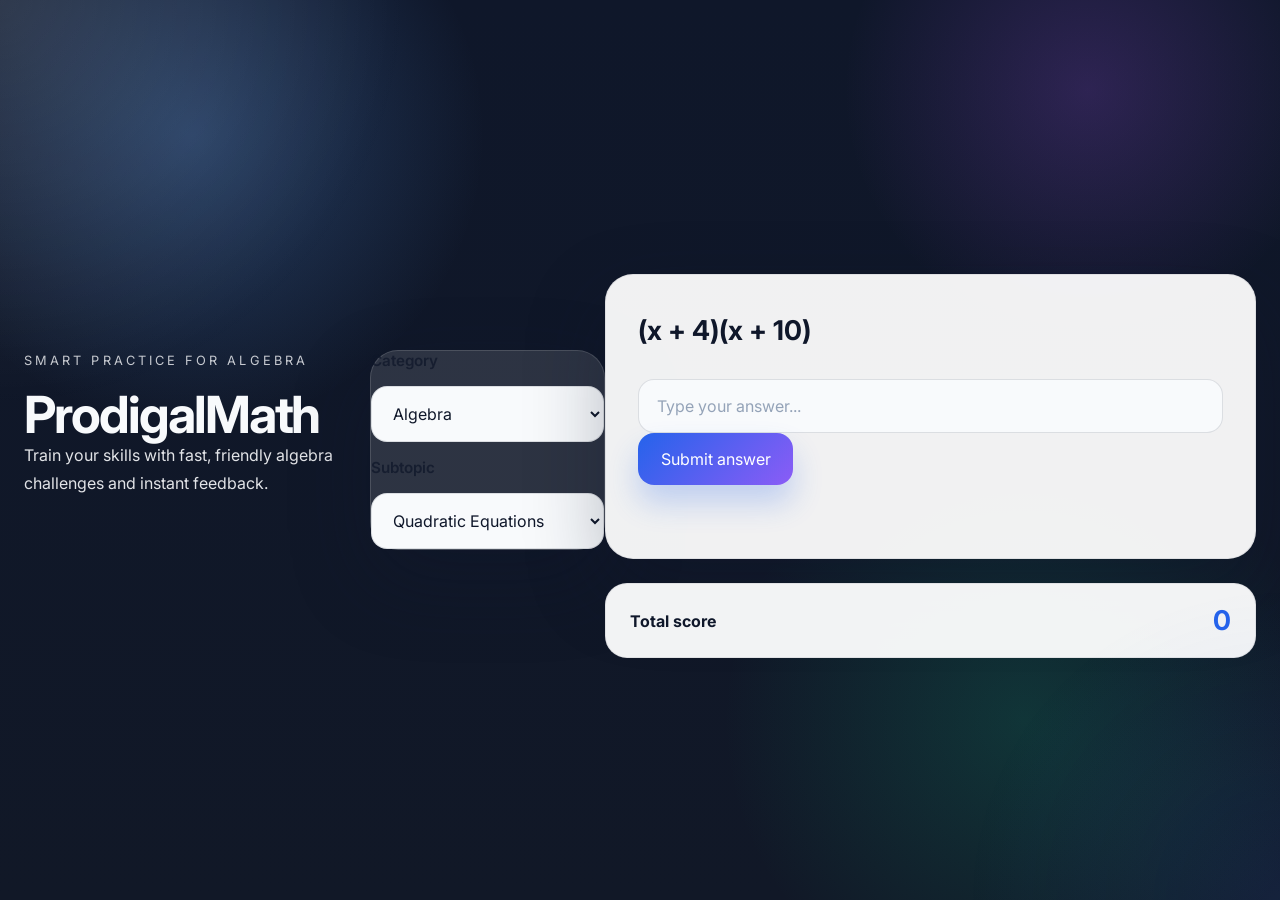
==== goat/index.html @ 9d1749cf "added math app" ====
﻿<!DOCTYPE html>
<html lang="en">
<head>
  <meta charset="UTF-8">
  <meta name="viewport" content="width=device-width, initial-scale=1.0">
  <title>ProdigalMath</title>
  <link rel="stylesheet" href="style.css">
</head>
<body>
  <main class="page-shell">
    <section class="hero">
      <div class="hero-copy">
        <p class="eyebrow">Smart practice for algebra</p>
        <h1>ProdigalMath</h1>
        <p>Train your skills with fast, friendly algebra challenges and instant feedback.</p>
      </div>
      <div class="hero-card">
        <div class="topic-selection">
          <label for="category">Category</label>
          <select id="category">
            <option value="Algebra">Algebra</option>
          </select>
          <label for="subtopic">Subtopic</label>
          <select id="subtopic">
            <option value="Quadratic Equations">Quadratic Equations</option>
          </select>
        </div>
      </div>
    </section>

    <section class="practice-panel">
      <div class="card problem-card">
        <p class="question">Loading problem...</p>
        <input type="text" id="answer" placeholder="Type your answer..." autocomplete="off">
        <button onclick="checkAnswer()">Submit answer</button>
        <p id="result" class="result-text"></p>
      </div>

      <div class="score-panel">
        <span>Total score</span>
        <strong id="score">0</strong>
      </div>
    </section>
  </main>

  <script src="script.js"></script>
</body>
</html>
---- goat/style.css ----
﻿@import url('https://fonts.googleapis.com/css2?family=Inter:wght@400;500;600;700&display=swap');

* {
  box-sizing: border-box;
}

html {
  scroll-behavior: smooth;
}

body {
  margin: 0;
  min-height: 100vh;
  font-family: 'Inter', system-ui, sans-serif;
  background: radial-gradient(circle at 15% 15%, rgba(96,165,250,0.28), transparent 22%),
    radial-gradient(circle at 85% 10%, rgba(168,85,247,0.2), transparent 18%),
    radial-gradient(circle at 80% 80%, rgba(16,185,129,0.18), transparent 24%),
    linear-gradient(180deg, #0f172a 0%, #111827 100%);
  color: #f8fafc;
}

body::before {
  content: '';
  position: fixed;
  inset: 0;
  pointer-events: none;
  background: radial-gradient(circle at top left, rgba(255,255,255,0.12), transparent 26%),
    radial-gradient(circle at bottom right, rgba(59,130,246,0.1), transparent 20%);
}

.page-shell {
  min-height: 100vh;
  display: flex;
  align-items: center;
  justify-content: center;
  padding: 3rem 1.5rem;
}

.page-center {
  justify-content: center;
}

.hero,
.auth-frame {
  width: min(1100px, 100%);
  display: grid;
  grid-template-columns: 1.2fr 0.9fr;
  gap: 2rem;
  align-items: start;
}

.hero-copy,
.dashboard-copy {
  max-width: 680px;
}

.eyebrow {
  margin: 0 0 1rem;
  text-transform: uppercase;
  letter-spacing: 0.24em;
  font-size: 0.8rem;
  color: rgba(248, 250, 252, 0.78);
}

h1 {
  margin: 0;
  font-size: clamp(2.6rem, 4vw, 4.2rem);
  line-height: 1.02;
  letter-spacing: -0.04em;
}

p {
  margin: 0;
  line-height: 1.75;
  color: rgba(248, 250, 252, 0.9);
}

.hero-card,
.card,
.auth-intro {
  border-radius: 28px;
  background: rgba(255, 255, 255, 0.12);
  border: 1px solid rgba(255, 255, 255, 0.14);
  box-shadow: 0 30px 80px rgba(15, 23, 42, 0.28);
}

.card {
  padding: 2rem;
  color: #0f172a;
  background: rgba(255, 255, 255, 0.94);
  border: 1px solid rgba(15, 23, 42, 0.08);
}

.login-card,
.dashboard-card,
.problem-card {
  width: 100%;
}

.topic-selection,
.login-form {
  display: grid;
  gap: 1rem;
}

.topic-selection label,
.login-form label {
  display: block;
  color: rgba(15, 23, 42, 0.75);
  font-size: 0.95rem;
  font-weight: 600;
}

input,
select,
button {
  font: inherit;
}

input,
select {
  width: 100%;
  border: 1px solid rgba(15, 23, 42, 0.12);
  padding: 1rem 1.1rem;
  border-radius: 16px;
  background: #f8fafc;
  color: #0f172a;
  transition: border-color 0.2s ease, transform 0.2s ease, box-shadow 0.2s ease;
}

input:focus,
select:focus {
  outline: none;
  border-color: #2563eb;
  box-shadow: 0 0 0 5px rgba(59, 130, 246, 0.12);
  transform: translateY(-1px);
}

input::placeholder {
  color: #94a3b8;
}

button {
  display: inline-flex;
  align-items: center;
  justify-content: center;
  min-height: 52px;
  border: none;
  border-radius: 16px;
  padding: 0 1.4rem;
  color: #ffffff;
  background: linear-gradient(135deg, #2563eb 0%, #8b5cf6 100%);
  box-shadow: 0 18px 30px rgba(37, 99, 235, 0.24);
  transition: transform 0.2s ease, filter 0.2s ease;
  cursor: pointer;
}

button:hover {
  transform: translateY(-1px);
  filter: brightness(1.05);
}

button:active {
  transform: translateY(0);
}

.practice-panel {
  margin-top: 2rem;
  display: grid;
  gap: 1.5rem;
  max-width: 720px;
  width: 100%;
}

.score-panel {
  display: flex;
  align-items: center;
  justify-content: space-between;
  padding: 1.25rem 1.5rem;
  border-radius: 22px;
  background: rgba(255, 255, 255, 0.95);
  border: 1px solid rgba(15, 23, 42, 0.08);
  color: #0f172a;
  font-size: 1rem;
  font-weight: 700;
}

.score-panel strong {
  font-size: 1.7rem;
  color: #2563eb;
}

.auth-frame {
  grid-template-columns: minmax(280px, 1fr) minmax(360px, 420px);
  gap: 2rem;
}

.auth-intro {
  padding: 2.2rem;
  background: rgba(15, 23, 42, 0.86);
}

.brand-header {
  display: flex;
  align-items: center;
  gap: 1rem;
  margin-bottom: 1.5rem;
}

.brand-logo {
  width: 70px;
  min-width: 70px;
  border-radius: 18px;
  background: rgba(255, 255, 255, 0.12);
  padding: 0.75rem;
  box-shadow: inset 0 0 0 1px rgba(255, 255, 255, 0.06);
}

.auth-intro h1 {
  color: #ffffff;
  margin-bottom: 0.35rem;
}

.auth-intro p,
.auth-badge {
  color: rgba(255, 255, 255, 0.82);
}

.login-card {
  padding: 2rem;
  min-height: 420px;
}

.login-form label {
  color: #334155;
}

.login-form input {
  box-shadow: inset 0 3px 10px rgba(15, 23, 42, 0.06);
}

.login-actions {
  margin-top: 1.75rem;
}

.login-message {
  margin-top: 1.4rem;
  min-height: 1.35rem;
}

.auth-badge {
  display: inline-flex;
  margin-top: 1.5rem;
  padding: 0.75rem 1rem;
  border-radius: 999px;
  background: rgba(255, 255, 255, 0.08);
  border: 1px solid rgba(255, 255, 255, 0.16);
  font-size: 0.85rem;
  letter-spacing: 0.02em;
}

.login-actions {
  margin-top: 1.5rem;
}

.login-message {
  margin-top: 1.2rem;
  min-height: 1.4rem;
  font-weight: 700;
  color: #334155;
}

.dashboard-card {
  display: grid;
  gap: 1.5rem;
  max-width: 560px;
  text-align: center;
  padding: 2rem;
}

.dashboard-copy h1 {
  color: #0f172a;
}

.dashboard-copy p {
  color: #475569;
}

.result-text {
  margin-top: 1.25rem;
  min-height: 1.35rem;
  font-weight: 700;
  color: #2563eb;
  text-align: center;
}

.question {
  font-size: 1.7rem;
  margin-bottom: 1.5rem;
  color: #0f172a;
  font-weight: 700;
}

@media (max-width: 900px) {
  .hero,
  .auth-frame {
    grid-template-columns: 1fr;
  }

  .page-shell {
    padding: 2rem 1rem;
  }
}

@media (max-width: 520px) {
  .page-shell {
    padding: 1.4rem 0.75rem;
  }

  .hero-card,
  .auth-intro,
  .card {
    border-radius: 22px;
    padding: 1.6rem;
  }

  h1 {
    font-size: 2.4rem;
  }
}
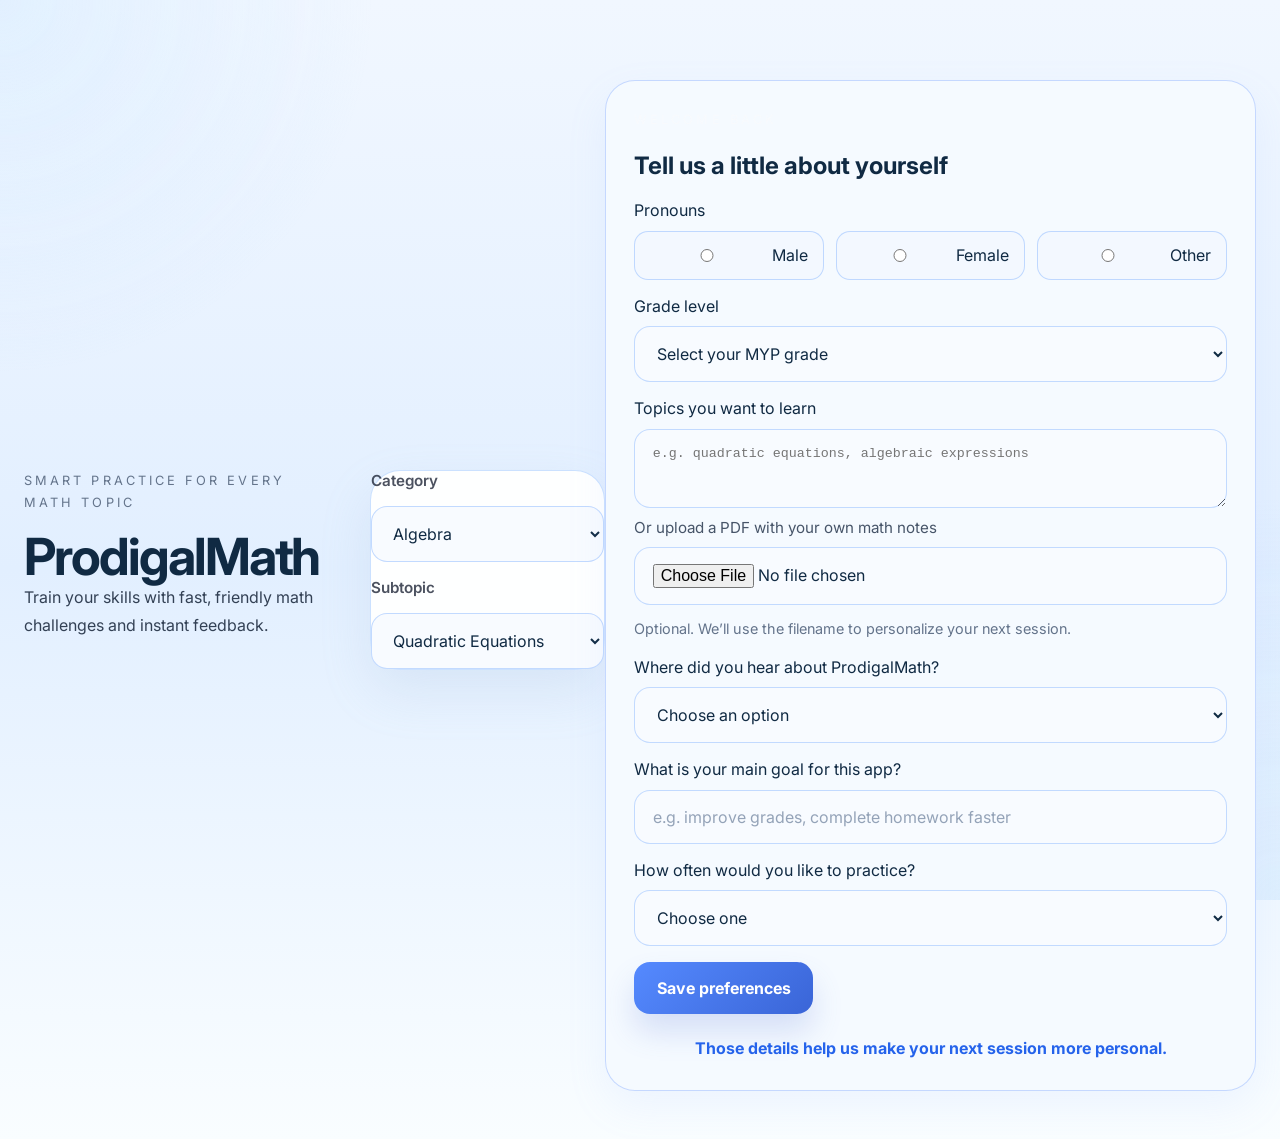
==== commit d5eefa2d: "updated app" ====
--- a/goat/index.html
+++ b/goat/index.html
@@ -10,15 +10,18 @@
   <main class="page-shell">
     <section class="hero">
       <div class="hero-copy">
-        <p class="eyebrow">Smart practice for algebra</p>
+        <p class="eyebrow">Smart practice for every math topic</p>
         <h1>ProdigalMath</h1>
-        <p>Train your skills with fast, friendly algebra challenges and instant feedback.</p>
+        <p>Train your skills with fast, friendly math challenges and instant feedback.</p>
       </div>
       <div class="hero-card">
         <div class="topic-selection">
           <label for="category">Category</label>
           <select id="category">
             <option value="Algebra">Algebra</option>
+            <option value="Geometry">Geometry</option>
+            <option value="Arithmetic">Arithmetic</option>
+            <option value="Statistics">Statistics</option>
           </select>
           <label for="subtopic">Subtopic</label>
           <select id="subtopic">
@@ -29,14 +32,92 @@
     </section>
 
     <section class="practice-panel">
-      <div class="card problem-card">
+      <div class="card profile-card">
+        <div class="profile-header">
+          <p class="eyebrow">Welcome back</p>
+          <h2 id="greetingText">Tell us about yourself</h2>
+        </div>
+        <form id="profileForm" class="profile-form">
+          <div class="profile-group">
+            <label>Pronouns</label>
+            <div class="radio-grid">
+              <label><input type="radio" name="pronoun" value="male"> Male</label>
+              <label><input type="radio" name="pronoun" value="female"> Female</label>
+              <label><input type="radio" name="pronoun" value="other"> Other</label>
+            </div>
+            <input type="text" id="pronounOther" class="hidden" placeholder="Enter your pronouns" autocomplete="off">
+          </div>
+
+          <div class="profile-group">
+            <label for="gradeSelect">Grade level</label>
+            <select id="gradeSelect">
+              <option value="">Select your MYP grade</option>
+              <option value="MYP 1">MYP 1</option>
+              <option value="MYP 2">MYP 2</option>
+              <option value="MYP 3">MYP 3</option>
+              <option value="MYP 4">MYP 4</option>
+              <option value="MYP 5">MYP 5</option>
+            </select>
+          </div>
+
+          <div class="profile-group">
+            <label for="topicInput">Topics you want to learn</label>
+            <textarea id="topicInput" rows="3" placeholder="e.g. quadratic equations, algebraic expressions"></textarea>
+            <label for="topicPdf" class="file-label">Or upload a PDF with your own math notes</label>
+            <input type="file" id="topicPdf" accept="application/pdf">
+            <p class="file-note">Optional. We’ll use the filename to personalize your next session.</p>
+          </div>
+
+          <div class="profile-group">
+            <label for="heardFrom">Where did you hear about ProdigalMath?</label>
+            <select id="heardFrom">
+              <option value="">Choose an option</option>
+              <option value="Friend or family">Friend or family</option>
+              <option value="Teacher or tutor">Teacher or tutor</option>
+              <option value="Social media">Social media</option>
+              <option value="Search engine">Search engine</option>
+              <option value="Other">Other</option>
+            </select>
+            <input type="text" id="heardOther" class="hidden" placeholder="Tell us where" autocomplete="off">
+          </div>
+
+          <div class="profile-group">
+            <label for="goalInput">What is your main goal for this app?</label>
+            <input type="text" id="goalInput" placeholder="e.g. improve grades, complete homework faster" autocomplete="off">
+          </div>
+
+          <div class="profile-group">
+            <label for="practiceFrequency">How often would you like to practice?</label>
+            <select id="practiceFrequency">
+              <option value="">Choose one</option>
+              <option value="Daily">Daily</option>
+              <option value="Several times a week">Several times a week</option>
+              <option value="Weekly">Weekly</option>
+              <option value="A few times a month">A few times a month</option>
+            </select>
+          </div>
+
+          <button type="submit" class="primary-button">Save preferences</button>
+        </form>
+        <p id="profileNotice" class="result-text">These answers help personalize your practice.</p>
+      </div>
+
+      <div class="card problem-card hidden">
+        <div class="problem-header">
+          <img src="logo.svg" alt="ProdigalMath logo" class="problem-logo">
+          <div>
+            <p class="eyebrow">Problem</p>
+            <h2>Math practice</h2>
+          </div>
+        </div>
+        <p id="problemHint" class="subtext">Solve this one and keep learning.</p>
         <p class="question">Loading problem...</p>
         <input type="text" id="answer" placeholder="Type your answer..." autocomplete="off">
         <button onclick="checkAnswer()">Submit answer</button>
         <p id="result" class="result-text"></p>
       </div>
 
-      <div class="score-panel">
+      <div class="score-panel hidden">
         <span>Total score</span>
         <strong id="score">0</strong>
       </div>
--- a/goat/style.css
+++ b/goat/style.css
@@ -12,11 +12,9 @@
   margin: 0;
   min-height: 100vh;
   font-family: 'Inter', system-ui, sans-serif;
-  background: radial-gradient(circle at 15% 15%, rgba(96,165,250,0.28), transparent 22%),
-    radial-gradient(circle at 85% 10%, rgba(168,85,247,0.2), transparent 18%),
-    radial-gradient(circle at 80% 80%, rgba(16,185,129,0.18), transparent 24%),
-    linear-gradient(180deg, #0f172a 0%, #111827 100%);
-  color: #f8fafc;
+  background: linear-gradient(180deg, #f1f7ff 0%, #e2efff 50%, #f9fdff 100%);
+  color: #102a43;
+  animation: driftBackground 20s ease-in-out infinite;
 }
 
 body::before {
@@ -24,8 +22,30 @@
   position: fixed;
   inset: 0;
   pointer-events: none;
-  background: radial-gradient(circle at top left, rgba(255,255,255,0.12), transparent 26%),
-    radial-gradient(circle at bottom right, rgba(59,130,246,0.1), transparent 20%);
+  background: radial-gradient(circle at top left, rgba(206,232,255,0.45), transparent 24%),
+    radial-gradient(circle at bottom right, rgba(187,222,251,0.35), transparent 26%);
+  opacity: 0.95;
+  animation: pulseGlow 8s ease-in-out infinite;
+}
+
+@keyframes driftBackground {
+  0%, 100% {
+    background-position: center top;
+  }
+  50% {
+    background-position: left bottom;
+  }
+}
+
+@keyframes pulseGlow {
+  0%, 100% {
+    transform: scale(1);
+    opacity: 0.95;
+  }
+  50% {
+    transform: scale(1.02);
+    opacity: 1;
+  }
 }
 
 .page-shell {
@@ -52,6 +72,15 @@
 .hero-copy,
 .dashboard-copy {
   max-width: 680px;
+  animation: fadeInUp 0.9s ease both;
+}
+
+.hero-copy p {
+  color: #334155;
+}
+
+.hero-copy .eyebrow {
+  color: #64748b;
 }
 
 .eyebrow {
@@ -78,17 +107,156 @@
 .hero-card,
 .card,
 .auth-intro {
-  border-radius: 28px;
-  background: rgba(255, 255, 255, 0.12);
-  border: 1px solid rgba(255, 255, 255, 0.14);
-  box-shadow: 0 30px 80px rgba(15, 23, 42, 0.28);
+  border-radius: 30px;
+  background: rgba(255, 255, 255, 0.95);
+  border: 1px solid rgba(141, 189, 255, 0.45);
+  box-shadow: 0 22px 50px rgba(148, 175, 210, 0.18);
+  animation: fadeInUp 0.8s ease both;
 }
 
 .card {
   padding: 2rem;
-  color: #0f172a;
-  background: rgba(255, 255, 255, 0.94);
-  border: 1px solid rgba(15, 23, 42, 0.08);
+  color: #102a43;
+  background: rgba(255, 255, 255, 0.98);
+  border: 1px solid rgba(193, 221, 255, 0.65);
+  transition: transform 0.25s ease, box-shadow 0.25s ease, border-color 0.25s ease;
+}
+
+.card:hover {
+  transform: translateY(-4px);
+  box-shadow: 0 30px 55px rgba(148, 175, 210, 0.22);
+  border-color: rgba(125, 179, 255, 0.55);
+}
+
+@keyframes fadeInUp {
+  from {
+    opacity: 0;
+    transform: translateY(22px);
+  }
+  to {
+    opacity: 1;
+    transform: translateY(0);
+  }
+}
+
+.hidden {
+  display: none !important;
+}
+
+.profile-card {
+  padding: 1.75rem;
+  border: 1px solid rgba(172, 199, 255, 0.65);
+  background: rgba(245, 250, 255, 0.98);
+  box-shadow: 0 16px 40px rgba(144, 177, 255, 0.1);
+}
+
+.profile-header {
+  margin-bottom: 1rem;
+}
+
+.profile-form {
+  display: grid;
+  gap: 1rem;
+}
+
+.profile-group {
+  display: grid;
+  gap: 0.65rem;
+}
+
+.radio-grid {
+  display: grid;
+  grid-template-columns: repeat(3, minmax(0, 1fr));
+  gap: 0.75rem;
+}
+
+.radio-grid label {
+  background: #f3f8ff;
+  border: 1px solid rgba(93, 156, 255, 0.35);
+  border-radius: 14px;
+  padding: 0.85rem 0.95rem;
+  display: inline-flex;
+  align-items: center;
+  gap: 0.5rem;
+  cursor: pointer;
+}
+
+.radio-grid input {
+  margin: 0;
+}
+
+.profile-form input,
+.profile-form select,
+.profile-form textarea {
+  width: 100%;
+  border: 1px solid rgba(93, 156, 255, 0.35);
+  border-radius: 16px;
+  padding: 1rem 1.1rem;
+  background: #f8fbff;
+  color: #102a43;
+}
+
+.profile-form textarea {
+  resize: vertical;
+}
+
+.file-label {
+  color: #475569;
+  font-size: 0.95rem;
+}
+
+.file-note {
+  margin: 0;
+  font-size: 0.9rem;
+  color: #64748b;
+}
+
+.primary-button {
+  width: fit-content;
+  padding: 0.95rem 1.4rem;
+  border: none;
+  border-radius: 16px;
+  background: linear-gradient(135deg, #558aff 0%, #3a65d7 100%);
+  color: white;
+  font-weight: 700;
+  cursor: pointer;
+}
+
+.primary-button:hover {
+  filter: brightness(1.05);
+}
+
+.problem-header {
+  display: flex;
+  align-items: center;
+  gap: 1rem;
+  margin-bottom: 1.5rem;
+}
+
+.subtext {
+  margin: 0 0 1rem;
+  color: #64748b;
+  font-size: 0.98rem;
+}
+
+.problem-logo {
+  width: 54px;
+  min-width: 54px;
+  border-radius: 18px;
+  background: rgba(223, 237, 255, 0.9);
+  padding: 0.75rem;
+  box-shadow: inset 0 0 0 1px rgba(145, 184, 255, 0.22);
+}
+
+.problem-card .eyebrow {
+  margin: 0 0 0.35rem;
+  color: #64748b;
+}
+
+.problem-card h2 {
+  margin: 0;
+  font-size: 1.35rem;
+  color: #102a43;
 }
 
 .login-card,
@@ -120,19 +288,19 @@
 input,
 select {
   width: 100%;
-  border: 1px solid rgba(15, 23, 42, 0.12);
+  border: 1px solid rgba(93, 156, 255, 0.35);
   padding: 1rem 1.1rem;
   border-radius: 16px;
-  background: #f8fafc;
-  color: #0f172a;
+  background: #f8fbff;
+  color: #102a43;
   transition: border-color 0.2s ease, transform 0.2s ease, box-shadow 0.2s ease;
 }
 
 input:focus,
 select:focus {
   outline: none;
-  border-color: #2563eb;
-  box-shadow: 0 0 0 5px rgba(59, 130, 246, 0.12);
+  border-color: #4f7dff;
+  box-shadow: 0 0 0 5px rgba(79, 125, 255, 0.16);
   transform: translateY(-1px);
 }
 
@@ -149,15 +317,20 @@
   border-radius: 16px;
   padding: 0 1.4rem;
   color: #ffffff;
-  background: linear-gradient(135deg, #2563eb 0%, #8b5cf6 100%);
-  box-shadow: 0 18px 30px rgba(37, 99, 235, 0.24);
-  transition: transform 0.2s ease, filter 0.2s ease;
+  background: linear-gradient(135deg, #558aff 0%, #3a65d7 100%);
+  box-shadow: 0 18px 30px rgba(83, 115, 217, 0.2);
+  transition: transform 0.2s ease, filter 0.2s ease, box-shadow 0.2s ease;
   cursor: pointer;
 }
 
 button:hover {
-  transform: translateY(-1px);
-  filter: brightness(1.05);
+  transform: translateY(-2px) scale(1.01);
+  filter: brightness(1.08);
+  box-shadow: 0 20px 36px rgba(83, 115, 217, 0.24);
+}
+
+button:active {
+  transform: translateY(0) scale(0.99);
 }
 
 button:active {
@@ -197,7 +370,7 @@
 
 .auth-intro {
   padding: 2.2rem;
-  background: rgba(15, 23, 42, 0.86);
+  background: rgba(232, 245, 255, 0.98);
 }
 
 .brand-header {
@@ -211,19 +384,19 @@
   width: 70px;
   min-width: 70px;
   border-radius: 18px;
-  background: rgba(255, 255, 255, 0.12);
+  background: rgba(255, 255, 255, 0.9);
   padding: 0.75rem;
-  box-shadow: inset 0 0 0 1px rgba(255, 255, 255, 0.06);
+  box-shadow: inset 0 0 0 1px rgba(145, 184, 255, 0.25);
 }
 
 .auth-intro h1 {
-  color: #ffffff;
+  color: #102a43;
   margin-bottom: 0.35rem;
 }
 
 .auth-intro p,
 .auth-badge {
-  color: rgba(255, 255, 255, 0.82);
+  color: #4f6e8b;
 }
 
 .login-card {
@@ -278,6 +451,68 @@
   padding: 2rem;
 }
 
+.wizard-card {
+  position: relative;
+  max-width: 600px;
+  padding: 2rem;
+  overflow: hidden;
+}
+
+.wizard-header {
+  margin-bottom: 1.5rem;
+  text-align: left;
+}
+
+.wizard-steps {
+  position: relative;
+  min-height: 290px;
+}
+
+.step {
+  position: absolute;
+  top: 0;
+  left: 0;
+  width: 100%;
+  opacity: 0;
+  transform: translateY(24px);
+  transition: opacity 0.35s ease, transform 0.35s ease;
+  pointer-events: none;
+}
+
+.step.active {
+  opacity: 1;
+  transform: translateY(0);
+  pointer-events: auto;
+}
+
+.step-question {
+  margin: 0 0 1.5rem;
+  font-size: 1.15rem;
+  font-weight: 700;
+  color: #102a43;
+}
+
+.wizard-actions {
+  display: flex;
+  justify-content: flex-end;
+  margin-top: 1.25rem;
+}
+
+.wizard-actions .primary-button {
+  min-width: 140px;
+}
+
+.wizard-card input,
+.wizard-card select,
+.wizard-card textarea {
+  width: 100%;
+  margin-top: 0.6rem;
+}
+
+.wizard-card .file-label {
+  margin-top: 1rem;
+}
+
 .dashboard-copy h1 {
   color: #0f172a;
 }
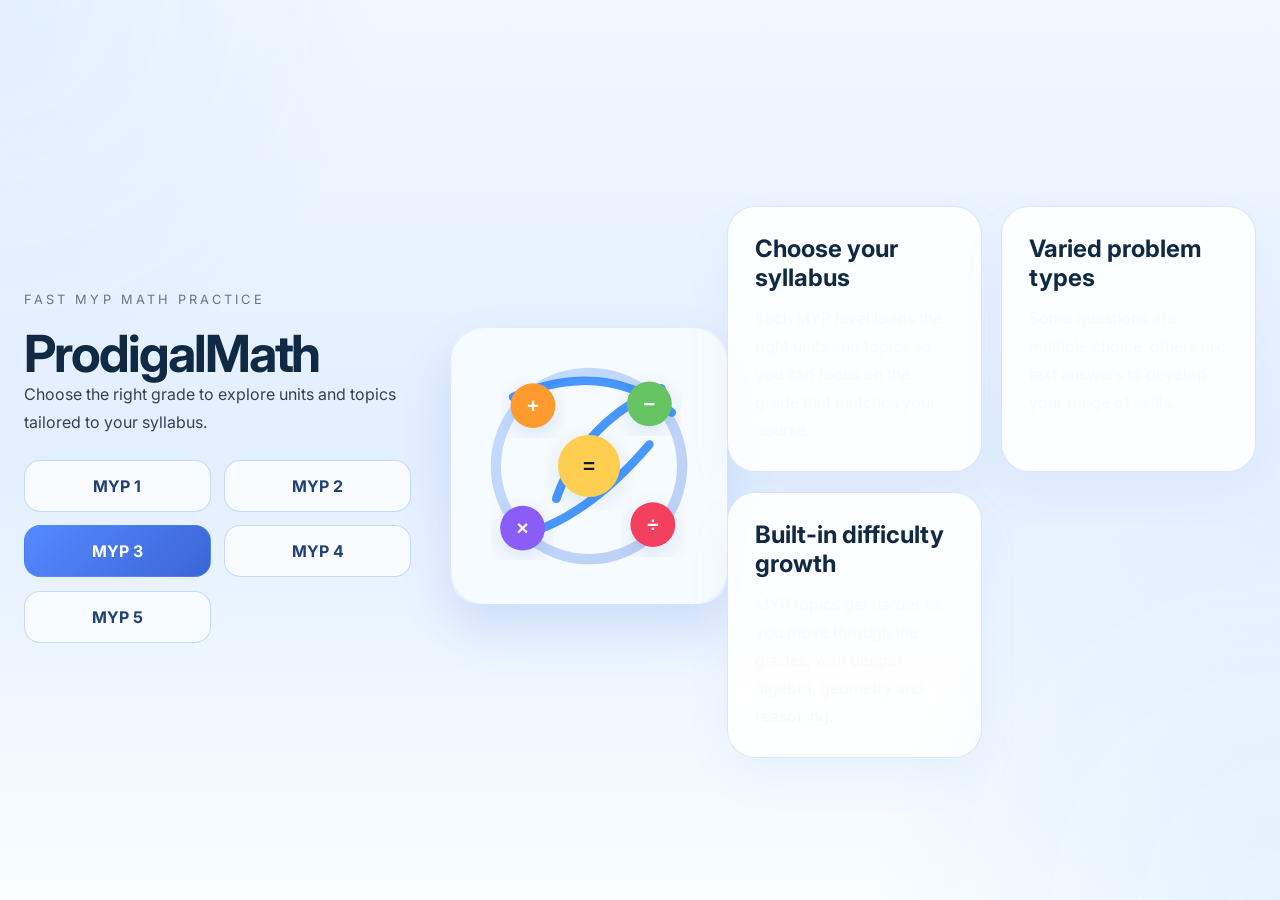
==== commit 3b864ae3: "updated app" ====
--- a/goat/index.html
+++ b/goat/index.html
@@ -7,123 +7,39 @@
   <link rel="stylesheet" href="style.css">
 </head>
 <body>
-  <main class="page-shell">
-    <section class="hero">
+  <main class="page-shell home-shell">
+    <section class="hero home-hero">
       <div class="hero-copy">
-        <p class="eyebrow">Smart practice for every math topic</p>
+        <p class="eyebrow">Fast MYP math practice</p>
         <h1>ProdigalMath</h1>
-        <p>Train your skills with fast, friendly math challenges and instant feedback.</p>
+        <p>Choose the right grade to explore units and topics tailored to your syllabus.</p>
+        <div class="home-grade-buttons">
+          <a class="home-button" href="grade.html?grade=MYP%201">MYP 1</a>
+          <a class="home-button" href="grade.html?grade=MYP%202">MYP 2</a>
+          <a class="home-button home-button-primary" href="grade.html?grade=MYP%203">MYP 3</a>
+          <a class="home-button" href="grade.html?grade=MYP%204">MYP 4</a>
+          <a class="home-button" href="grade.html?grade=MYP%205">MYP 5</a>
+        </div>
       </div>
-      <div class="hero-card">
-        <div class="topic-selection">
-          <label for="category">Category</label>
-          <select id="category">
-            <option value="Algebra">Algebra</option>
-            <option value="Geometry">Geometry</option>
-            <option value="Arithmetic">Arithmetic</option>
-            <option value="Statistics">Statistics</option>
-          </select>
-          <label for="subtopic">Subtopic</label>
-          <select id="subtopic">
-            <option value="Quadratic Equations">Quadratic Equations</option>
-          </select>
-        </div>
+      <div class="hero-preview">
+        <img src="logo.svg" alt="ProdigalMath brand illustration" class="hero-image">
       </div>
     </section>
 
-    <section class="practice-panel">
-      <div class="card profile-card">
-        <div class="profile-header">
-          <p class="eyebrow">Welcome back</p>
-          <h2 id="greetingText">Tell us about yourself</h2>
-        </div>
-        <form id="profileForm" class="profile-form">
-          <div class="profile-group">
-            <label>Pronouns</label>
-            <div class="radio-grid">
-              <label><input type="radio" name="pronoun" value="male"> Male</label>
-              <label><input type="radio" name="pronoun" value="female"> Female</label>
-              <label><input type="radio" name="pronoun" value="other"> Other</label>
-            </div>
-            <input type="text" id="pronounOther" class="hidden" placeholder="Enter your pronouns" autocomplete="off">
-          </div>
-
-          <div class="profile-group">
-            <label for="gradeSelect">Grade level</label>
-            <select id="gradeSelect">
-              <option value="">Select your MYP grade</option>
-              <option value="MYP 1">MYP 1</option>
-              <option value="MYP 2">MYP 2</option>
-              <option value="MYP 3">MYP 3</option>
-              <option value="MYP 4">MYP 4</option>
-              <option value="MYP 5">MYP 5</option>
-            </select>
-          </div>
-
-          <div class="profile-group">
-            <label for="topicInput">Topics you want to learn</label>
-            <textarea id="topicInput" rows="3" placeholder="e.g. quadratic equations, algebraic expressions"></textarea>
-            <label for="topicPdf" class="file-label">Or upload a PDF with your own math notes</label>
-            <input type="file" id="topicPdf" accept="application/pdf">
-            <p class="file-note">Optional. We’ll use the filename to personalize your next session.</p>
-          </div>
-
-          <div class="profile-group">
-            <label for="heardFrom">Where did you hear about ProdigalMath?</label>
-            <select id="heardFrom">
-              <option value="">Choose an option</option>
-              <option value="Friend or family">Friend or family</option>
-              <option value="Teacher or tutor">Teacher or tutor</option>
-              <option value="Social media">Social media</option>
-              <option value="Search engine">Search engine</option>
-              <option value="Other">Other</option>
-            </select>
-            <input type="text" id="heardOther" class="hidden" placeholder="Tell us where" autocomplete="off">
-          </div>
-
-          <div class="profile-group">
-            <label for="goalInput">What is your main goal for this app?</label>
-            <input type="text" id="goalInput" placeholder="e.g. improve grades, complete homework faster" autocomplete="off">
-          </div>
-
-          <div class="profile-group">
-            <label for="practiceFrequency">How often would you like to practice?</label>
-            <select id="practiceFrequency">
-              <option value="">Choose one</option>
-              <option value="Daily">Daily</option>
-              <option value="Several times a week">Several times a week</option>
-              <option value="Weekly">Weekly</option>
-              <option value="A few times a month">A few times a month</option>
-            </select>
-          </div>
-
-          <button type="submit" class="primary-button">Save preferences</button>
-        </form>
-        <p id="profileNotice" class="result-text">These answers help personalize your practice.</p>
+    <section class="home-grid">
+      <div class="home-card">
+        <h2>Choose your syllabus</h2>
+        <p>Each MYP level loads the right units and topics so you can focus on the grade that matches your course.</p>
       </div>
-
-      <div class="card problem-card hidden">
-        <div class="problem-header">
-          <img src="logo.svg" alt="ProdigalMath logo" class="problem-logo">
-          <div>
-            <p class="eyebrow">Problem</p>
-            <h2>Math practice</h2>
-          </div>
-        </div>
-        <p id="problemHint" class="subtext">Solve this one and keep learning.</p>
-        <p class="question">Loading problem...</p>
-        <input type="text" id="answer" placeholder="Type your answer..." autocomplete="off">
-        <button onclick="checkAnswer()">Submit answer</button>
-        <p id="result" class="result-text"></p>
+      <div class="home-card">
+        <h2>Varied problem types</h2>
+        <p>Some questions are multiple choice, others are text answers to develop your range of skills.</p>
       </div>
-
-      <div class="score-panel hidden">
-        <span>Total score</span>
-        <strong id="score">0</strong>
+      <div class="home-card">
+        <h2>Built-in difficulty growth</h2>
+        <p>MYP topics get harder as you move through the grades, with deeper algebra, geometry and reasoning.</p>
       </div>
     </section>
   </main>
-
-  <script src="script.js"></script>
 </body>
 </html>
--- a/goat/style.css
+++ b/goat/style.css
@@ -61,12 +61,244 @@
 }
 
 .hero,
-.auth-frame {
+.auth-frame,
+.grade-hero {
   width: min(1100px, 100%);
   display: grid;
   grid-template-columns: 1.2fr 0.9fr;
   gap: 2rem;
   align-items: start;
+}
+
+.hero-copy,
+.dashboard-copy,
+.grade-copy {
+  max-width: 680px;
+}
+
+.home-shell {
+  padding-bottom: 1rem;
+}
+
+.home-hero {
+  grid-template-columns: 1.4fr 1fr;
+  gap: 2.5rem;
+  align-items: center;
+}
+
+.hero-preview,
+.grade-preview {
+  display: flex;
+  align-items: center;
+  justify-content: center;
+}
+
+.hero-image,
+.grade-preview-image {
+  width: min(320px, 100%);
+  border-radius: 28px;
+  box-shadow: 0 24px 50px rgba(58, 101, 215, 0.16);
+}
+
+.home-grade-buttons {
+  display: grid;
+  grid-template-columns: repeat(auto-fit, minmax(120px, 1fr));
+  gap: 0.85rem;
+  margin-top: 1.5rem;
+}
+
+.home-button,
+.home-button-primary {
+  display: inline-flex;
+  align-items: center;
+  justify-content: center;
+  min-height: 52px;
+  border-radius: 16px;
+  border: 1px solid transparent;
+  font-weight: 700;
+  text-decoration: none;
+  padding: 0 1.2rem;
+  transition: transform 0.2s ease, background 0.2s ease, box-shadow 0.2s ease;
+}
+
+.home-button {
+  background: #f8fbff;
+  color: #1f3f77;
+  border-color: rgba(93, 156, 255, 0.35);
+}
+
+.home-button-primary {
+  background: linear-gradient(135deg, #558aff 0%, #3a65d7 100%);
+  color: white;
+}
+
+.home-button:hover,
+.home-button-primary:hover {
+  transform: translateY(-2px);
+}
+
+.home-grid {
+  display: grid;
+  grid-template-columns: repeat(auto-fit, minmax(240px, 1fr));
+  gap: 1.2rem;
+  margin-top: 2rem;
+}
+
+.home-card {
+  padding: 1.7rem;
+  border-radius: 28px;
+  background: rgba(255, 255, 255, 0.9);
+  border: 1px solid rgba(147, 174, 255, 0.32);
+  box-shadow: 0 20px 40px rgba(140, 168, 231, 0.08);
+}
+
+.home-card h2 {
+  margin: 0 0 0.75rem;
+  color: #102a43;
+}
+
+.unit-section {
+  display: grid;
+  grid-template-columns: minmax(260px, 280px) minmax(320px, 1fr);
+  gap: 1.5rem;
+  margin-top: 2rem;
+  align-items: start;
+}
+
+.unit-frame,
+.topic-frame,
+.practice-section {
+  padding: 1.7rem;
+  border-radius: 28px;
+  background: rgba(255, 255, 255, 0.95);
+  border: 1px solid rgba(147, 174, 255, 0.32);
+  box-shadow: 0 20px 40px rgba(140, 168, 231, 0.08);
+  min-height: 340px;
+}
+
+.unit-frame,
+.topic-frame {
+  position: relative;
+}
+
+.topic-list {
+  min-height: 220px;
+}
+
+.grade-controls {
+  margin-top: 1rem;
+  display: grid;
+  gap: 0.7rem;
+}
+
+.grade-controls label {
+  font-size: 0.9rem;
+  font-weight: 700;
+  color: #102a43;
+}
+
+.grade-controls select {
+  width: 100%;
+  padding: 0.85rem 1rem;
+  border-radius: 14px;
+  border: 1px solid rgba(93, 156, 255, 0.35);
+  background: #f8fbff;
+  color: #102a43;
+  font-weight: 600;
+}
+
+.section-header h2 {
+  margin: 0.35rem 0 0;
+}
+
+.unit-list,
+.topic-list {
+  display: grid;
+  gap: 0.85rem;
+  margin-top: 1rem;
+}
+
+.unit-button,
+.topic-button {
+  border: 1px solid rgba(93, 156, 255, 0.35);
+  background: #f8fbff;
+  color: #102a43;
+  padding: 0.95rem 1rem;
+  border-radius: 16px;
+  text-align: left;
+  cursor: pointer;
+  transition: transform 0.2s ease, border-color 0.2s ease, box-shadow 0.2s ease, background 0.2s ease;
+}
+
+.unit-button:hover,
+.topic-button:hover,
+.unit-button.active,
+.topic-button.active {
+  background: linear-gradient(135deg, #eff6ff 0%, #dbe9ff 100%);
+  border-color: #5d8fff;
+  transform: translateY(-1px);
+}
+
+.practice-section {
+  margin-top: 2rem;
+  padding: 1.7rem;
+  border-radius: 28px;
+  background: rgba(255, 255, 255, 0.96);
+  border: 1px solid rgba(147, 174, 255, 0.32);
+  box-shadow: 0 20px 40px rgba(140, 168, 231, 0.08);
+}
+
+.practice-card {
+  display: grid;
+  gap: 1rem;
+}
+
+.practice-info {
+  display: flex;
+  flex-wrap: wrap;
+  gap: 0.75rem;
+}
+
+.info-pill {
+  display: inline-flex;
+  align-items: center;
+  justify-content: center;
+  padding: 0.55rem 0.9rem;
+  border-radius: 999px;
+  background: rgba(93, 156, 255, 0.12);
+  color: #1f3f77;
+  font-size: 0.95rem;
+}
+
+.answer-area {
+  display: grid;
+  gap: 0.85rem;
+}
+
+.choice-item {
+  display: flex;
+  align-items: center;
+  gap: 0.75rem;
+  padding: 0.9rem 1rem;
+  border: 1px solid rgba(93, 156, 255, 0.25);
+  border-radius: 16px;
+  background: #f8fbff;
+  cursor: pointer;
+}
+
+.choice-item input {
+  accent-color: #3a65d7;
+}
+
+.secondary-button {
+  background: #ffffff;
+  color: #1f3f77;
+  border: 1px solid rgba(93, 156, 255, 0.35);
+  box-shadow: none;
+}
+
+.secondary-button:hover {
+  transform: translateY(-1px);
 }
 
 .hero-copy,
@@ -277,6 +509,92 @@
   color: rgba(15, 23, 42, 0.75);
   font-size: 0.95rem;
   font-weight: 600;
+}
+
+.grade-buttons,
+.grade-nav {
+  display: grid;
+  grid-template-columns: repeat(5, minmax(0, 1fr));
+  gap: 0.85rem;
+  margin-top: 1rem;
+}
+
+.grade-button {
+  border: 1px solid rgba(93, 156, 255, 0.35);
+  background: #f8fbff;
+  color: #102a43;
+  border-radius: 16px;
+  padding: 0.95rem 1rem;
+  font-weight: 700;
+  cursor: pointer;
+  transition: transform 0.2s ease, border-color 0.2s ease, background 0.2s ease;
+}
+
+.grade-button.active,
+.grade-button:hover {
+  background: linear-gradient(135deg, #e7f1ff 0%, #d4e7ff 100%);
+  border-color: #4f7dff;
+  transform: translateY(-1px);
+}
+
+.topic-info {
+  display: grid;
+  grid-template-columns: 260px 1fr;
+  gap: 1.5rem;
+  margin-top: 1.5rem;
+  align-items: start;
+}
+
+.topic-image {
+  border-radius: 28px;
+  overflow: hidden;
+  background: linear-gradient(180deg, #dbe9ff 0%, #eef6ff 100%);
+  box-shadow: inset 0 0 0 1px rgba(255, 255, 255, 0.7);
+  display: flex;
+  align-items: center;
+  justify-content: center;
+  padding: 1rem;
+}
+
+.topic-image img {
+  width: 100%;
+  height: auto;
+  display: block;
+}
+
+.unit-panel {
+  display: grid;
+  gap: 1.2rem;
+}
+
+.unit-group h3 {
+  margin: 0 0 0.8rem;
+  color: #102a43;
+}
+
+.topic-buttons {
+  display: grid;
+  grid-template-columns: repeat(auto-fit, minmax(130px, 1fr));
+  gap: 0.75rem;
+}
+
+.topic-button {
+  border: 1px solid rgba(93, 156, 255, 0.35);
+  background: #ffffff;
+  color: #102a43;
+  border-radius: 16px;
+  padding: 0.95rem 0.85rem;
+  text-align: center;
+  cursor: pointer;
+  transition: transform 0.2s ease, border-color 0.2s ease, background 0.2s ease, box-shadow 0.2s ease;
+}
+
+.topic-button.active,
+.topic-button:hover {
+  background: linear-gradient(135deg, #eff6ff 0%, #dbe9ff 100%);
+  border-color: #6d8cff;
+  transform: translateY(-2px);
+  box-shadow: 0 10px 24px rgba(70, 112, 226, 0.12);
 }
 
 input,
